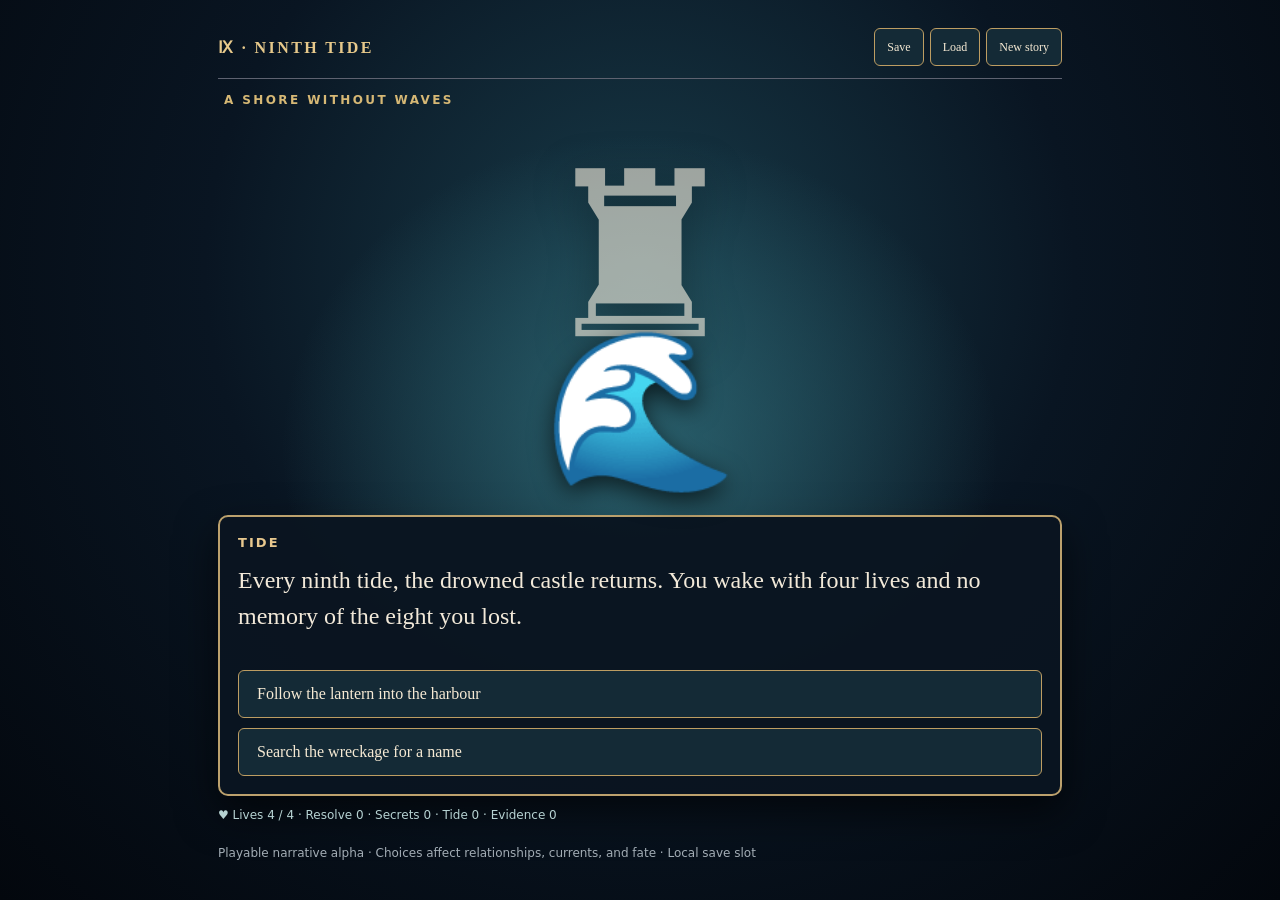
==== index.html @ 9badd989 "Add playable Ninth Tide narrative alpha with branching scenes and nine endings" ====
<!doctype html>
<html lang="en"><head><meta charset="utf-8"><meta name="viewport" content="width=device-width,initial-scale=1,viewport-fit=cover"><meta name="theme-color" content="#07111c"><link rel="manifest" href="./manifest.webmanifest"><link rel="icon" href="./assets/icon.svg" type="image/svg+xml"><title>Ninth Tide — Playable Alpha</title>
<style>
:root{color-scheme:dark;font-family:Georgia,serif;background:#07111c;color:#f2e9d9}*{box-sizing:border-box}body{margin:0;min-height:100dvh;background:radial-gradient(ellipse at 50% 30%,#183b49 0,#091522 48%,#03070d 100%)}button{font:inherit;cursor:pointer;border:1px solid #bd9d62;color:#f6ead4;background:#142a36;border-radius:6px;padding:14px 18px;min-height:48px}button:hover,button:focus-visible{background:#294a54;outline:2px solid #d7bb7e;outline-offset:2px}.shell{max-width:1050px;margin:auto;min-height:100dvh;display:flex;flex-direction:column;padding:clamp(12px,3vw,28px)}header{display:flex;align-items:center;justify-content:space-between;gap:12px;border-bottom:1px solid #5e6270;padding-bottom:12px}header strong{letter-spacing:.15em;color:#e7c98b}.tools{display:flex;flex-wrap:wrap;gap:6px}.tools button{font-size:12px;padding:8px 12px;min-height:38px}.scene{position:relative;flex:1;min-height:350px;display:flex;align-items:flex-end;padding:20px 0 8px;isolation:isolate}.scene:before{content:'';position:absolute;inset:0;background:radial-gradient(ellipse at 50% 85%,#367b87aa,transparent 60%);z-index:-1}.castle{position:absolute;left:50%;top:10%;transform:translateX(-50%);font-size:clamp(110px,25vw,230px);filter:drop-shadow(0 10px 24px #0008);opacity:.62;user-select:none}.place{position:absolute;top:14px;left:6px;color:#d6b875;font:700 12px system-ui;letter-spacing:.2em}.portrait{font-size:clamp(85px,20vw,155px);margin:auto auto 5px;filter:drop-shadow(0 8px 12px #000a)}.panel{border:2px solid #bca16d;background:#0a1521ed;border-radius:10px;padding:18px;box-shadow:0 16px 40px #0009}.speaker{color:#e8c88e;font:700 13px system-ui;letter-spacing:.16em;text-transform:uppercase}.dialogue{font-size:clamp(18px,3.5vw,24px);line-height:1.5;min-height:90px;margin:12px 0 18px}.choices{display:grid;gap:10px}.choices button{text-align:left}.stats{font:12px system-ui;color:#b6d2d2;margin:12px 0;display:flex;gap:16px;flex-wrap:wrap}.foot{color:#a3adb5;font:12px system-ui;padding:12px 0}.hidden{display:none!important}.ending{color:#f4c875;font-size:clamp(28px,7vw,52px)}@media(min-width:800px){.shell{max-width:900px}.scene{min-height:420px}}@media(prefers-reduced-motion:reduce){*{animation:none!important;transition:none!important}}
</style></head><body><div class="shell"><header><strong>Ⅸ · NINTH TIDE</strong><div class="tools"><button id="save">Save</button><button id="load">Load</button><button id="restart">New story</button></div></header><main class="scene" id="theatre"><div class="place" id="place">THE SHORE</div><div class="castle" aria-hidden="true">♜</div><div class="portrait" id="portrait" aria-hidden="true">🌊</div></main><section class="panel" aria-live="polite"><div class="speaker" id="speaker">THE TIDE</div><p class="dialogue" id="dialogue"></p><div class="choices" id="choices"></div></section><div class="stats" id="stats"></div><footer class="foot">Playable narrative alpha · Choices affect relationships, currents, and fate · Local save slot</footer></div><script>
'use strict';
const KEY='ninth-tide-alpha-v1', characters={Mara:'🗡️',Elias:'📜',Vesper:'🎭',King:'👑',Tide:'🌊'};
const initial=()=>({node:'shore',lives:4,resolve:0,secrets:0,tide:0,bonds:{Mara:0,Elias:0,Vesper:0,King:0},visited:[],evidence:[],ending:null});
let state=initial();
const $=id=>document.getElementById(id);
const scenes={
shore:{place:'A SHORE WITHOUT WAVES',who:'Tide',line:'Every ninth tide, the drowned castle returns. You wake with four lives and no memory of the eight you lost.',choices:[['Follow the lantern into the harbour','harbour',{resolve:1}],['Search the wreckage for a name','wreck',{secrets:1}]]},
wreck:{place:'THE WRECK',who:'Tide',line:'Among the salt-bleached planks lies a silver key. Its teeth resemble the towers above the bay.',choices:[['Take the silver key','harbour',{evidence:'Silver key',secrets:1}],['Leave it to the sea','harbour',{tide:1}]]},
harbour:{place:'THE DROWNED HARBOUR',who:'Mara',line:'A swordswoman waits beside a boat with no reflection. “You promised you would remember me this time.”',choices:[['Trust Mara and board the boat','library',{bond:'Mara',resolve:1}],['Demand proof of her story','market',{secrets:1}],['Refuse her and follow the bells','theatre',{tide:1}]]},
market:{place:'THE MARKET OF NAMES',who:'Vesper',line:'The masked merchant offers to sell you the name you wore before the sea took it.',choices:[['Trade a memory for the name','theatre',{bond:'Vesper',secrets:1}],['Steal the ledger instead','library',{evidence:'Ledger of names',resolve:1}],['Walk away','library',{tide:1}]]},
theatre:{place:'THE THEATRE OF MASKS',who:'Vesper',line:'A stage is lit for an audience of empty chairs. Vesper whispers, “The ninth performance must end differently.”',choices:[['Accept Vesper’s mask','engine',{bond:'Vesper',tide:1}],['Unmask the actor','library',{secrets:1}],['Burn the script','engine',{resolve:1,lives:-1}]]},
library:{place:'THE LIBRARY BELOW',who:'Elias',line:'Elias shows you a book whose final chapter is written in your handwriting. “The King is not the first prisoner here.”',choices:[['Read the forbidden chapter','engine',{bond:'Elias',secrets:2}],['Ask Elias to join you','engine',{bond:'Elias',resolve:1}],['Tear out the last page','engine',{evidence:'Torn prophecy',tide:1}]]},
engine:{place:'THE HEART ENGINE',who:'Tide',line:'Beneath the castle, the tide is held inside a machine of bells and bone. A lever offers the power to stop its cycle.',choices:[['Break the engine','throne',{resolve:2,lives:-1}],['Learn who built it','throne',{secrets:2}],['Let the sea speak through you','throne',{tide:2}]]},
throne:{place:'THE THRONE OF SALT',who:'King',line:'The King rises. “You have arrived at the ninth tide. Decide who owns tomorrow.”',choices:[['Defy the King','judgment',{resolve:1}],['Expose the truth','judgment',{secrets:1}],['Embrace the tide','judgment',{tide:1}],['Offer the throne to an ally','judgment',{bond:'Mara'}]]},
judgment:{place:'THE FINAL TIDE',who:'Tide',line:'The castle shudders. Every oath, every secret, and every life you spent has brought you here.',choices:[['Let the ninth tide decide','finish',{}]]}
};
const endings=[
['The Crown of Salt','You inherit the throne and its terrible bargain.'],['The Shore Unbound','The sea recedes. For the first time, the castle remains empty.'],['Mara’s Oath','Mara takes your hand. The two of you leave the castle together.'],['Elias’s Testament','The truth survives in a book no tide can drown.'],['Vesper’s Masquerade','You vanish into the theatre, wearing a name that is finally yours.'],['The Drowned Sovereign','The tide chooses you as its eternal voice.'],['The Broken Ninth','The engine falls silent, but its last bell takes your final breath.'],['The Forgotten One','You walk away from the castle, leaving your name behind.'],['A Tenth Dawn','The cycle ends, and a dawn no prophecy foretold rises over the water.']
];
function endingIndex(){if(state.lives<=0)return 6;if(state.resolve>=4&&state.secrets>=3)return 8;if(state.bonds.Mara>=1&&state.resolve>=3)return 2;if(state.bonds.Elias>=1&&state.secrets>=4)return 3;if(state.bonds.Vesper>=1&&state.tide>=2)return 4;if(state.tide>=4)return 5;if(state.secrets>=4)return 1;if(state.resolve>=3)return 0;return 7;}
function apply(effect){if(effect.lives)state.lives=Math.max(0,state.lives+effect.lives);for(const k of ['resolve','secrets','tide'])if(effect[k])state[k]+=effect[k];if(effect.bond)state.bonds[effect.bond]++;if(effect.evidence&&!state.evidence.includes(effect.evidence))state.evidence.push(effect.evidence);}
function go(next,effect={}){apply(effect);if(next==='finish'||state.lives<=0){state.ending=endingIndex();state.node='ending';}else{state.node=next;state.visited.push(next);}render();}
function render(){const ending=state.node==='ending',scene=scenes[state.node];$('place').textContent=ending?'THE END':scene.place;$('speaker').textContent=ending?'ONE OF NINE FATES':scene.who;$('portrait').textContent=ending?'Ⅸ':characters[scene.who]||'🌊';$('dialogue').textContent=ending?endings[state.ending][0]+'. '+endings[state.ending][1]:scene.line;$('dialogue').classList.toggle('ending',ending);$('choices').replaceChildren();const options=ending?[['Begin another life',()=>{state=initial();render();}]]:scene.choices.map(([label,next,effect])=>[label,()=>go(next,effect)]);for(const [label,action]of options){const b=document.createElement('button');b.textContent=label;b.addEventListener('click',action);$('choices').append(b);}$('stats').textContent='♥ Lives '+state.lives+' / 4   ·   Resolve '+state.resolve+'   ·   Secrets '+state.secrets+'   ·   Tide '+state.tide+'   ·   Evidence '+state.evidence.length;}
$('save').addEventListener('click',()=>{try{localStorage.setItem(KEY,JSON.stringify(state));alert('Story saved on this device.')}catch{alert('Saving is unavailable in this browser.')}});
$('load').addEventListener('click',()=>{try{const saved=JSON.parse(localStorage.getItem(KEY));if(!saved||typeof saved.node!=='string'||(saved.node!=='ending'&&!scenes[saved.node])||!saved.bonds)throw Error('Invalid save');state=saved;render();}catch{alert('No valid saved story found.')}});
$('restart').addEventListener('click',()=>{if(confirm('Start a new story? Unsaved progress will be lost.')){state=initial();render();}});
if('serviceWorker'in navigator&&location.protocol.startsWith('http'))navigator.serviceWorker.register('./service-worker.js').catch(()=>{});
render();
</script></body></html>
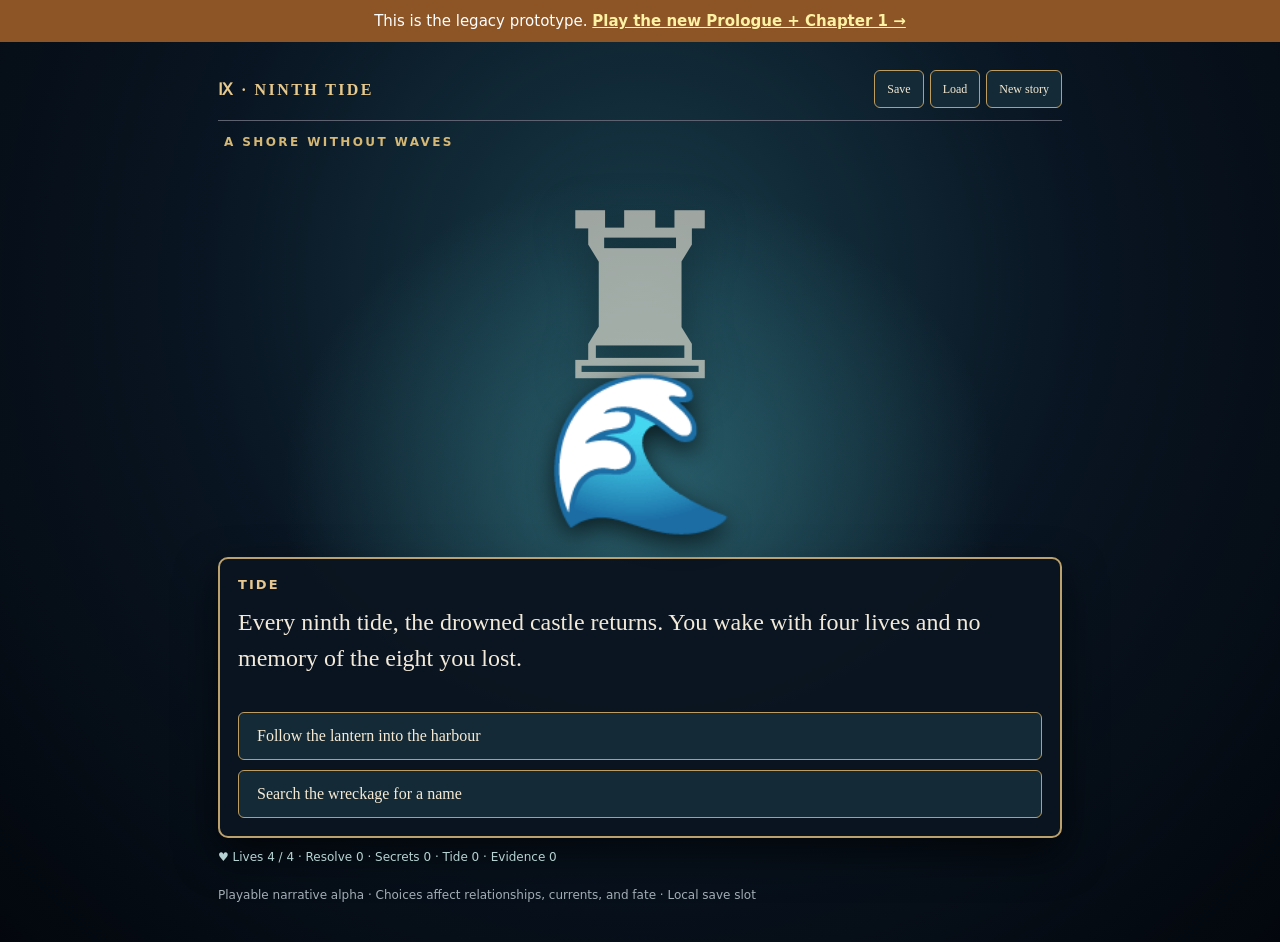
==== commit 4d59e9d5: "Direct players from legacy alpha to new full-engine chapter slice" ====
--- a/index.html
+++ b/index.html
@@ -1,8 +1,8 @@
 <!doctype html>
-<html lang="en"><head><meta charset="utf-8"><meta name="viewport" content="width=device-width,initial-scale=1,viewport-fit=cover"><meta name="theme-color" content="#07111c"><link rel="manifest" href="./manifest.webmanifest"><link rel="icon" href="./assets/icon.svg" type="image/svg+xml"><title>Ninth Tide — Playable Alpha</title>
+<html lang="en"><head><meta charset="utf-8"><meta name="viewport" content="width=device-width,initial-scale=1,viewport-fit=cover"><meta name="theme-color" content="#07111c"><link rel="manifest" href="./manifest.webmanifest"><link rel="icon" href="./assets/icon.svg" type="image/svg+xml"><title>Ninth Tide — Legacy Alpha</title>
 <style>
 :root{color-scheme:dark;font-family:Georgia,serif;background:#07111c;color:#f2e9d9}*{box-sizing:border-box}body{margin:0;min-height:100dvh;background:radial-gradient(ellipse at 50% 30%,#183b49 0,#091522 48%,#03070d 100%)}button{font:inherit;cursor:pointer;border:1px solid #bd9d62;color:#f6ead4;background:#142a36;border-radius:6px;padding:14px 18px;min-height:48px}button:hover,button:focus-visible{background:#294a54;outline:2px solid #d7bb7e;outline-offset:2px}.shell{max-width:1050px;margin:auto;min-height:100dvh;display:flex;flex-direction:column;padding:clamp(12px,3vw,28px)}header{display:flex;align-items:center;justify-content:space-between;gap:12px;border-bottom:1px solid #5e6270;padding-bottom:12px}header strong{letter-spacing:.15em;color:#e7c98b}.tools{display:flex;flex-wrap:wrap;gap:6px}.tools button{font-size:12px;padding:8px 12px;min-height:38px}.scene{position:relative;flex:1;min-height:350px;display:flex;align-items:flex-end;padding:20px 0 8px;isolation:isolate}.scene:before{content:'';position:absolute;inset:0;background:radial-gradient(ellipse at 50% 85%,#367b87aa,transparent 60%);z-index:-1}.castle{position:absolute;left:50%;top:10%;transform:translateX(-50%);font-size:clamp(110px,25vw,230px);filter:drop-shadow(0 10px 24px #0008);opacity:.62;user-select:none}.place{position:absolute;top:14px;left:6px;color:#d6b875;font:700 12px system-ui;letter-spacing:.2em}.portrait{font-size:clamp(85px,20vw,155px);margin:auto auto 5px;filter:drop-shadow(0 8px 12px #000a)}.panel{border:2px solid #bca16d;background:#0a1521ed;border-radius:10px;padding:18px;box-shadow:0 16px 40px #0009}.speaker{color:#e8c88e;font:700 13px system-ui;letter-spacing:.16em;text-transform:uppercase}.dialogue{font-size:clamp(18px,3.5vw,24px);line-height:1.5;min-height:90px;margin:12px 0 18px}.choices{display:grid;gap:10px}.choices button{text-align:left}.stats{font:12px system-ui;color:#b6d2d2;margin:12px 0;display:flex;gap:16px;flex-wrap:wrap}.foot{color:#a3adb5;font:12px system-ui;padding:12px 0}.hidden{display:none!important}.ending{color:#f4c875;font-size:clamp(28px,7vw,52px)}@media(min-width:800px){.shell{max-width:900px}.scene{min-height:420px}}@media(prefers-reduced-motion:reduce){*{animation:none!important;transition:none!important}}
-</style></head><body><div class="shell"><header><strong>Ⅸ · NINTH TIDE</strong><div class="tools"><button id="save">Save</button><button id="load">Load</button><button id="restart">New story</button></div></header><main class="scene" id="theatre"><div class="place" id="place">THE SHORE</div><div class="castle" aria-hidden="true">♜</div><div class="portrait" id="portrait" aria-hidden="true">🌊</div></main><section class="panel" aria-live="polite"><div class="speaker" id="speaker">THE TIDE</div><p class="dialogue" id="dialogue"></p><div class="choices" id="choices"></div></section><div class="stats" id="stats"></div><footer class="foot">Playable narrative alpha · Choices affect relationships, currents, and fate · Local save slot</footer></div><script>
+</style></head><body><div style="padding:12px;background:#8d5425;color:white;font:15px system-ui;text-align:center">This is the legacy prototype. <a style="color:#fff2a4;font-weight:bold" href="./play.html">Play the new Prologue + Chapter 1 →</a></div><div class="shell"><header><strong>Ⅸ · NINTH TIDE</strong><div class="tools"><button id="save">Save</button><button id="load">Load</button><button id="restart">New story</button></div></header><main class="scene" id="theatre"><div class="place" id="place">THE SHORE</div><div class="castle" aria-hidden="true">♜</div><div class="portrait" id="portrait" aria-hidden="true">🌊</div></main><section class="panel" aria-live="polite"><div class="speaker" id="speaker">THE TIDE</div><p class="dialogue" id="dialogue"></p><div class="choices" id="choices"></div></section><div class="stats" id="stats"></div><footer class="foot">Playable narrative alpha · Choices affect relationships, currents, and fate · Local save slot</footer></div><script>
 'use strict';
 const KEY='ninth-tide-alpha-v1', characters={Mara:'🗡️',Elias:'📜',Vesper:'🎭',King:'👑',Tide:'🌊'};
 const initial=()=>({node:'shore',lives:4,resolve:0,secrets:0,tide:0,bonds:{Mara:0,Elias:0,Vesper:0,King:0},visited:[],evidence:[],ending:null});
